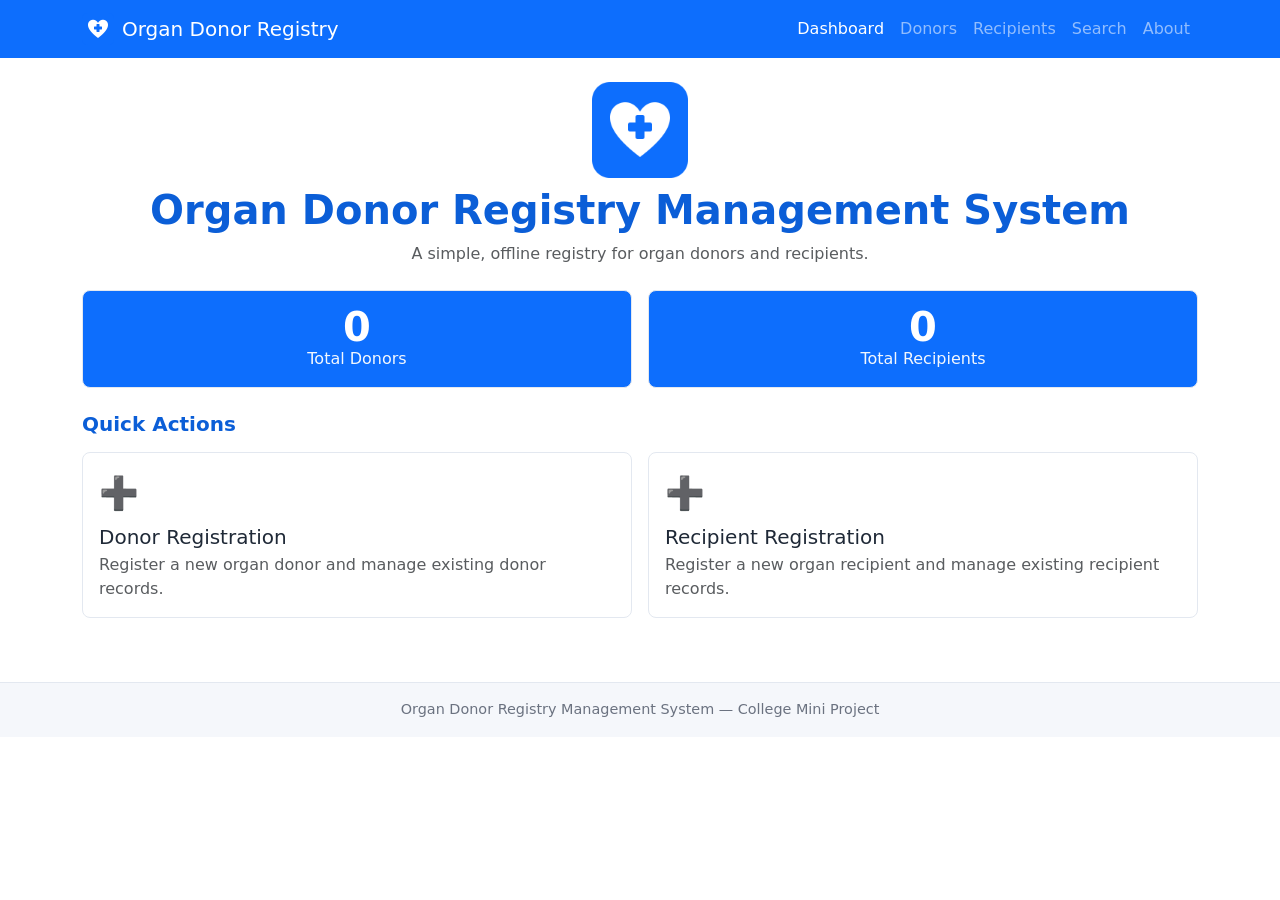
==== index.html @ a9609092 "Add complete Organ Donor Registry Management System Implements the full offline application per CLAU" ====
<!DOCTYPE html>
<html lang="en">
<head>
  <meta charset="UTF-8">
  <meta name="viewport" content="width=device-width, initial-scale=1.0">
  <title>Dashboard | Organ Donor Registry</title>
  <link rel="icon" href="assets/logo.png" type="image/png">
  <link rel="stylesheet" href="css/bootstrap.min.css">
  <link rel="stylesheet" href="css/style.css">
</head>
<body>
  <!-- Shared navigation bar is injected here by common.js -->
  <div id="mainNav"></div>

  <main class="container page-section">
    <!-- Page heading -->
    <div class="text-center mb-4">
      <img src="assets/logo.png" alt="Organ Donor Registry logo" class="brand-logo mb-2">
      <h1 class="page-title">Organ Donor Registry Management System</h1>
      <p class="text-muted">A simple, offline registry for organ donors and recipients.</p>
    </div>

    <!-- Statistics -->
    <div class="row g-3 mb-4">
      <div class="col-12 col-md-6">
        <div class="card stat-card h-100">
          <div class="card-body text-center">
            <div class="stat-number" id="totalDonors">0</div>
            <div class="stat-label">Total Donors</div>
          </div>
        </div>
      </div>
      <div class="col-12 col-md-6">
        <div class="card stat-card h-100">
          <div class="card-body text-center">
            <div class="stat-number" id="totalRecipients">0</div>
            <div class="stat-label">Total Recipients</div>
          </div>
        </div>
      </div>
    </div>

    <!-- Navigation cards -->
    <h2 class="h5 page-title mb-3">Quick Actions</h2>
    <div class="row g-3">
      <div class="col-12 col-md-6">
        <a href="donors.html" class="card nav-card">
          <div class="card-body">
            <div class="nav-card-icon mb-2">&#10133;</div>
            <h3 class="h5 mb-1">Donor Registration</h3>
            <p class="text-muted mb-0">Register a new organ donor and manage existing donor records.</p>
          </div>
        </a>
      </div>
      <div class="col-12 col-md-6">
        <a href="recipients.html" class="card nav-card">
          <div class="card-body">
            <div class="nav-card-icon mb-2">&#10133;</div>
            <h3 class="h5 mb-1">Recipient Registration</h3>
            <p class="text-muted mb-0">Register a new organ recipient and manage existing recipient records.</p>
          </div>
        </a>
      </div>
    </div>
  </main>

  <footer class="site-footer py-3 mt-4">
    <div class="container text-center">
      Organ Donor Registry Management System &mdash; College Mini Project
    </div>
  </footer>

  <script src="js/bootstrap.bundle.min.js"></script>
  <script src="js/storage.js"></script>
  <script src="js/common.js"></script>
  <script>
    // Dashboard-specific logic: draw the navbar and fill in the live counts.
    function initDashboard() {
      renderNavbar('dashboard');
      document.getElementById('totalDonors').textContent = getDonors().length;
      document.getElementById('totalRecipients').textContent = getRecipients().length;
    }
    document.addEventListener('DOMContentLoaded', initDashboard);
  </script>
</body>
</html>
---- css/style.css ----
/*
 * style.css
 * ---------------------------------------------------------------------------
 * Custom styling for the Organ Donor Registry Management System.
 * Layered on top of Bootstrap 5. Blue theme, white background, minimal look.
 * No animations or decorative effects (per project requirements).
 * ---------------------------------------------------------------------------
 */

:root {
  --odr-blue: #0d6efd;
  --odr-blue-dark: #0b5ed7;
  --odr-bg: #ffffff;
  --odr-muted: #f5f7fb;
  --odr-border: #e3e8f0;
}

body {
  background-color: var(--odr-bg);
  color: #1f2937;
}

/* Turn off Bootstrap's transitions/animations to keep the UI static. */
*,
*::before,
*::after {
  transition: none !important;
  animation: none !important;
}

/* ---- Layout ---- */
.page-section {
  padding-top: 1.5rem;
  padding-bottom: 2.5rem;
}

.page-title {
  color: var(--odr-blue-dark);
  font-weight: 600;
}

/* ---- Cards ---- */
.card {
  border: 1px solid var(--odr-border);
  border-radius: 8px;
}

.card-header {
  background-color: var(--odr-muted);
  border-bottom: 1px solid var(--odr-border);
  font-weight: 600;
  color: var(--odr-blue-dark);
}

/* Stat cards on the dashboard */
.stat-card {
  background-color: var(--odr-blue);
  color: #ffffff;
}

.stat-card .stat-number {
  font-size: 2.5rem;
  font-weight: 700;
  line-height: 1;
}

.stat-card .stat-label {
  font-size: 1rem;
  opacity: 0.95;
}

/* Navigation cards on the dashboard */
.nav-card {
  height: 100%;
  text-decoration: none;
  color: inherit;
  display: block;
}

.nav-card:hover {
  border-color: var(--odr-blue);
}

.nav-card .nav-card-icon {
  font-size: 2rem;
  color: var(--odr-blue);
}

/* ---- Tables ---- */
.table thead th {
  background-color: var(--odr-blue);
  color: #ffffff;
  border-color: var(--odr-blue);
  white-space: nowrap;
}

.table-wrapper {
  overflow-x: auto;
}

/* ---- Brand / logo ---- */
.brand-logo {
  width: 96px;
  height: 96px;
}

/* ---- Footer ---- */
.site-footer {
  background-color: var(--odr-muted);
  border-top: 1px solid var(--odr-border);
  color: #6b7280;
  font-size: 0.9rem;
}

/* Required-field asterisk */
.required::after {
  content: " *";
  color: #dc3545;
}
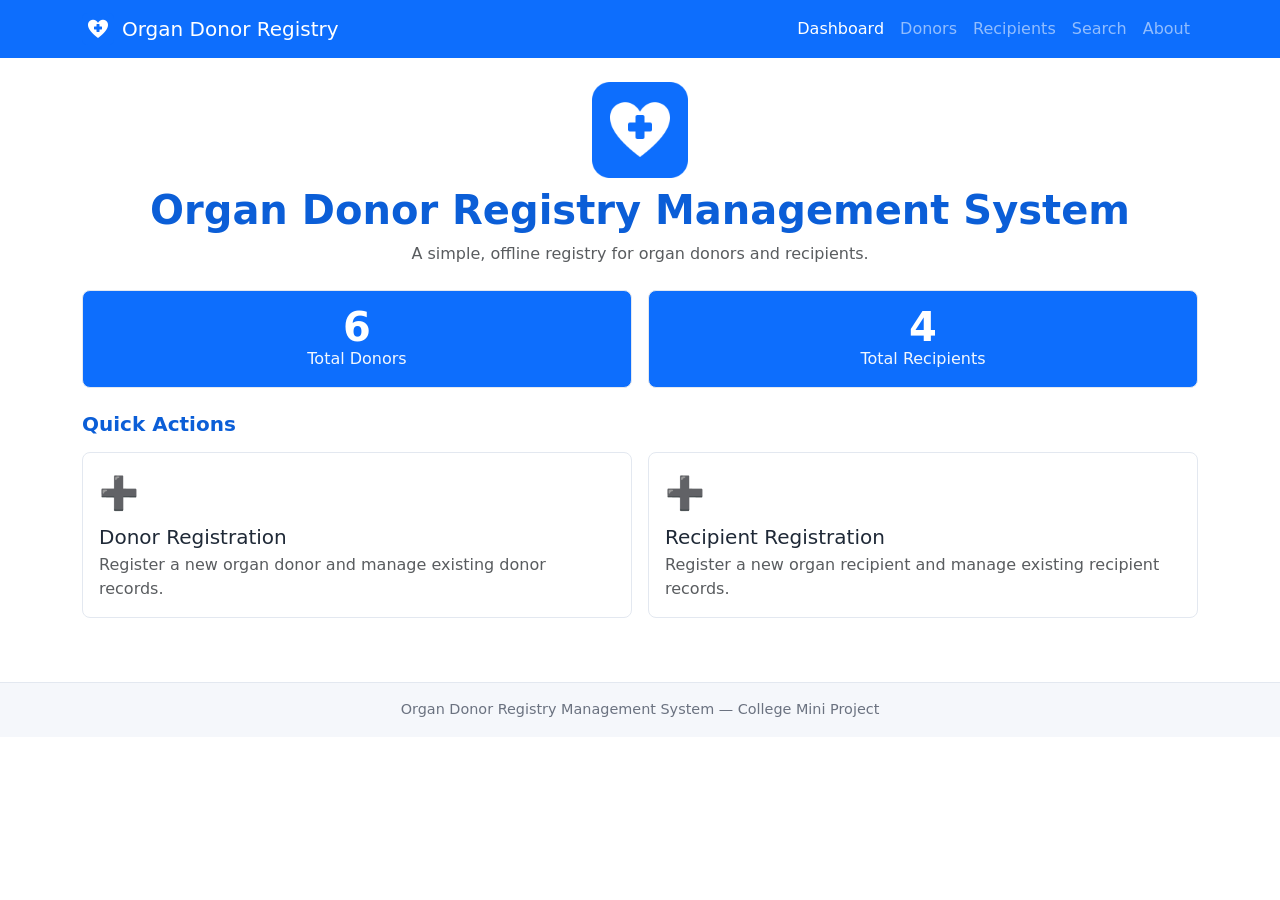
==== commit e70cc6ff: "Add sample data seeding on first run - New js/seed.js loads a few realistic donors and recipients (m" ====
--- a/index.html
+++ b/index.html
@@ -72,6 +72,7 @@
 
   <script src="js/bootstrap.bundle.min.js"></script>
   <script src="js/storage.js"></script>
+  <script src="js/seed.js"></script>
   <script src="js/common.js"></script>
   <script>
     // Dashboard-specific logic: draw the navbar and fill in the live counts.
